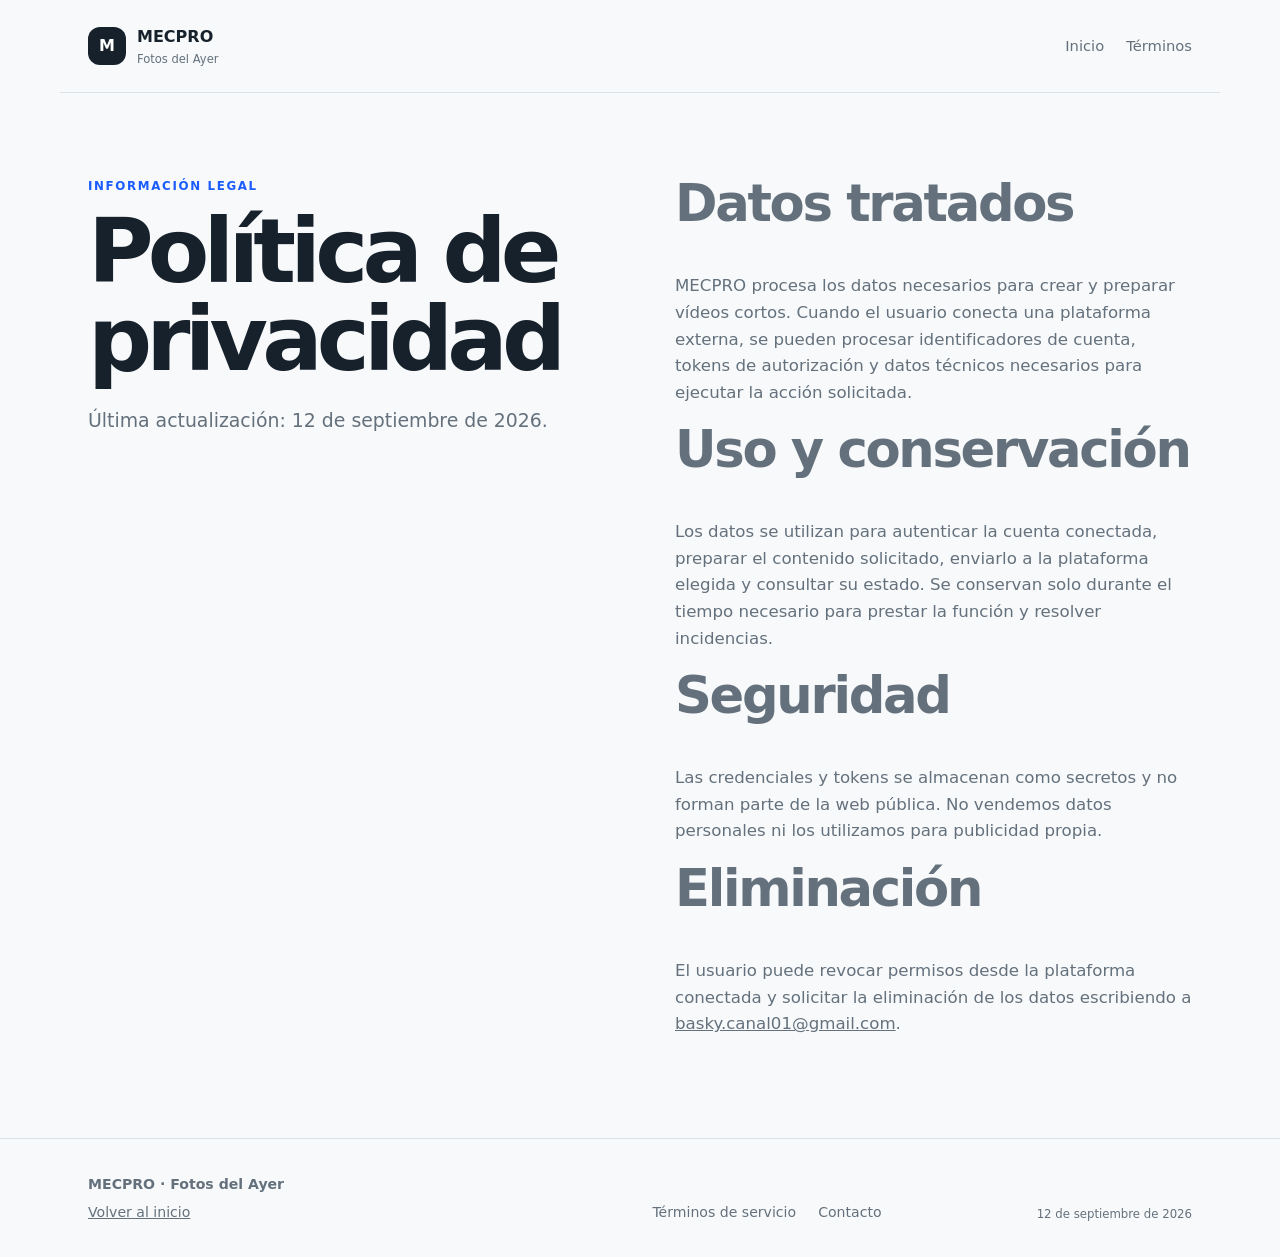
==== privacidad.html @ cb3f6a1a "Publicar sitio informativo de MECPRO" ====
<!doctype html>
<html lang="es">
<head><meta charset="utf-8"><meta name="viewport" content="width=device-width, initial-scale=1"><meta name="description" content="Política de privacidad de MECPRO."><title>Privacidad · MECPRO</title><link rel="stylesheet" href="styles.css"></head>
<body><header><a class="brand" href="index.html"><span class="mark">M</span><span><b>MECPRO</b><small>Fotos del Ayer</small></span></a><nav><a href="index.html">Inicio</a><a href="terminos.html">Términos</a></nav></header><main class="section two"><div><p class="eyebrow">Información legal</p><h1>Política de privacidad</h1><p class="lead">Última actualización: 12 de septiembre de 2026.</p></div><div class="copy"><h2>Datos tratados</h2><p>MECPRO procesa los datos necesarios para crear y preparar vídeos cortos. Cuando el usuario conecta una plataforma externa, se pueden procesar identificadores de cuenta, tokens de autorización y datos técnicos necesarios para ejecutar la acción solicitada.</p><h2>Uso y conservación</h2><p>Los datos se utilizan para autenticar la cuenta conectada, preparar el contenido solicitado, enviarlo a la plataforma elegida y consultar su estado. Se conservan solo durante el tiempo necesario para prestar la función y resolver incidencias.</p><h2>Seguridad</h2><p>Las credenciales y tokens se almacenan como secretos y no forman parte de la web pública. No vendemos datos personales ni los utilizamos para publicidad propia.</p><h2>Eliminación</h2><p>El usuario puede revocar permisos desde la plataforma conectada y solicitar la eliminación de los datos escribiendo a <a href="mailto:basky.canal01@gmail.com">basky.canal01@gmail.com</a>.</p></div></main><footer><div><b>MECPRO · Fotos del Ayer</b><p><a href="index.html">Volver al inicio</a></p></div><div class="links"><a href="terminos.html">Términos de servicio</a><a href="mailto:basky.canal01@gmail.com">Contacto</a></div><small>12 de septiembre de 2026</small></footer></body></html>
---- styles.css ----
:root{--ink:#17212b;--muted:#64717c;--line:#dce3e8;--paper:#f7f9fb;--white:#fff;--blue:#1b5cff;--cyan:#dff5ff}*{box-sizing:border-box}html{scroll-behavior:smooth}body{margin:0;background:var(--paper);color:var(--ink);font-family:Inter,ui-sans-serif,system-ui,-apple-system,"Segoe UI",sans-serif;line-height:1.6}a{color:inherit}header{max-width:1160px;margin:auto;padding:24px 28px;display:flex;justify-content:space-between;align-items:center;gap:24px}.brand{display:flex;align-items:center;gap:11px;text-decoration:none}.mark{display:grid;place-items:center;width:38px;height:38px;border-radius:12px;background:var(--ink);color:#fff;font-weight:800}.brand b,.brand small{display:block}.brand small{color:var(--muted);font-size:.72rem}nav,.links{display:flex;gap:22px;flex-wrap:wrap}nav{color:var(--muted);font-size:.92rem}nav a,.links a{text-decoration:none}nav a:hover,.links a:hover{color:var(--blue)}main{overflow:hidden}.hero{max-width:1160px;margin:auto;padding:90px 28px 105px;position:relative}.hero:after{content:"";position:absolute;z-index:-1;right:-100px;top:40px;width:370px;height:370px;border-radius:50%;background:var(--cyan)}.eyebrow{color:var(--blue);text-transform:uppercase;letter-spacing:.14em;font-size:.74rem;font-weight:800}h1,h2,p{margin-top:0}h1{max-width:800px;margin-bottom:22px;font-size:clamp(2.8rem,7vw,5.8rem);line-height:.98;letter-spacing:-.065em}h2{max-width:620px;font-size:clamp(2rem,4vw,3.2rem);line-height:1.05;letter-spacing:-.045em}.lead{max-width:700px;color:var(--muted);font-size:1.18rem}.pills{display:flex;flex-wrap:wrap;gap:10px 24px;margin-top:42px;color:var(--muted);font-size:.92rem}.pills span:before{content:"✓";margin-right:7px;color:var(--blue);font-weight:900}.section{max-width:1160px;margin:auto;padding:84px 28px;border-top:1px solid var(--line)}.two{display:grid;grid-template-columns:1fr 1fr;gap:70px}.copy{max-width:570px;color:var(--muted);font-size:1.04rem}.steps{display:grid;grid-template-columns:1fr 1fr;gap:15px;margin-top:30px}.steps div{padding:18px;background:#fff;border:1px solid var(--line);border-radius:16px}.steps b{display:block;color:var(--blue);font-size:.8rem;margin-bottom:22px}.steps strong,.steps span{display:block}.steps span{color:var(--muted);font-size:.9rem;margin-top:4px}.dark{background:var(--ink);color:#fff;border-radius:28px;border:0}.dark .eyebrow{color:#7bd7ff}.dark-copy,.note{max-width:750px;color:#c4cfd7;font-size:1.08rem}.tiktok-flow{display:grid;grid-template-columns:repeat(4,1fr);gap:1px;margin:36px 0 26px;background:#42515e;border-radius:16px;overflow:hidden}.tiktok-flow div{min-height:140px;padding:20px;background:#202d38}.tiktok-flow b{display:grid;place-items:center;width:30px;height:30px;margin-bottom:22px;border-radius:50%;background:#7bd7ff;color:var(--ink)}.tiktok-flow strong,.tiktok-flow span{display:block}.tiktok-flow span{color:#afbdc8;font-size:.88rem;margin-top:4px}.note{font-size:.92rem;margin-bottom:0}footer{padding:34px max(28px,calc((100vw - 1104px)/2));display:grid;grid-template-columns:1.5fr 1fr auto;gap:24px;align-items:end;border-top:1px solid var(--line);color:var(--muted);font-size:.88rem}footer p{margin:5px 0 0}@media(max-width:780px){nav{display:none}.hero{padding-top:56px}.two,.tiktok-flow,footer{grid-template-columns:1fr}.steps{grid-template-columns:1fr}.tiktok-flow{gap:1px}.tiktok-flow div{min-height:0}footer small{margin-top:10px}}
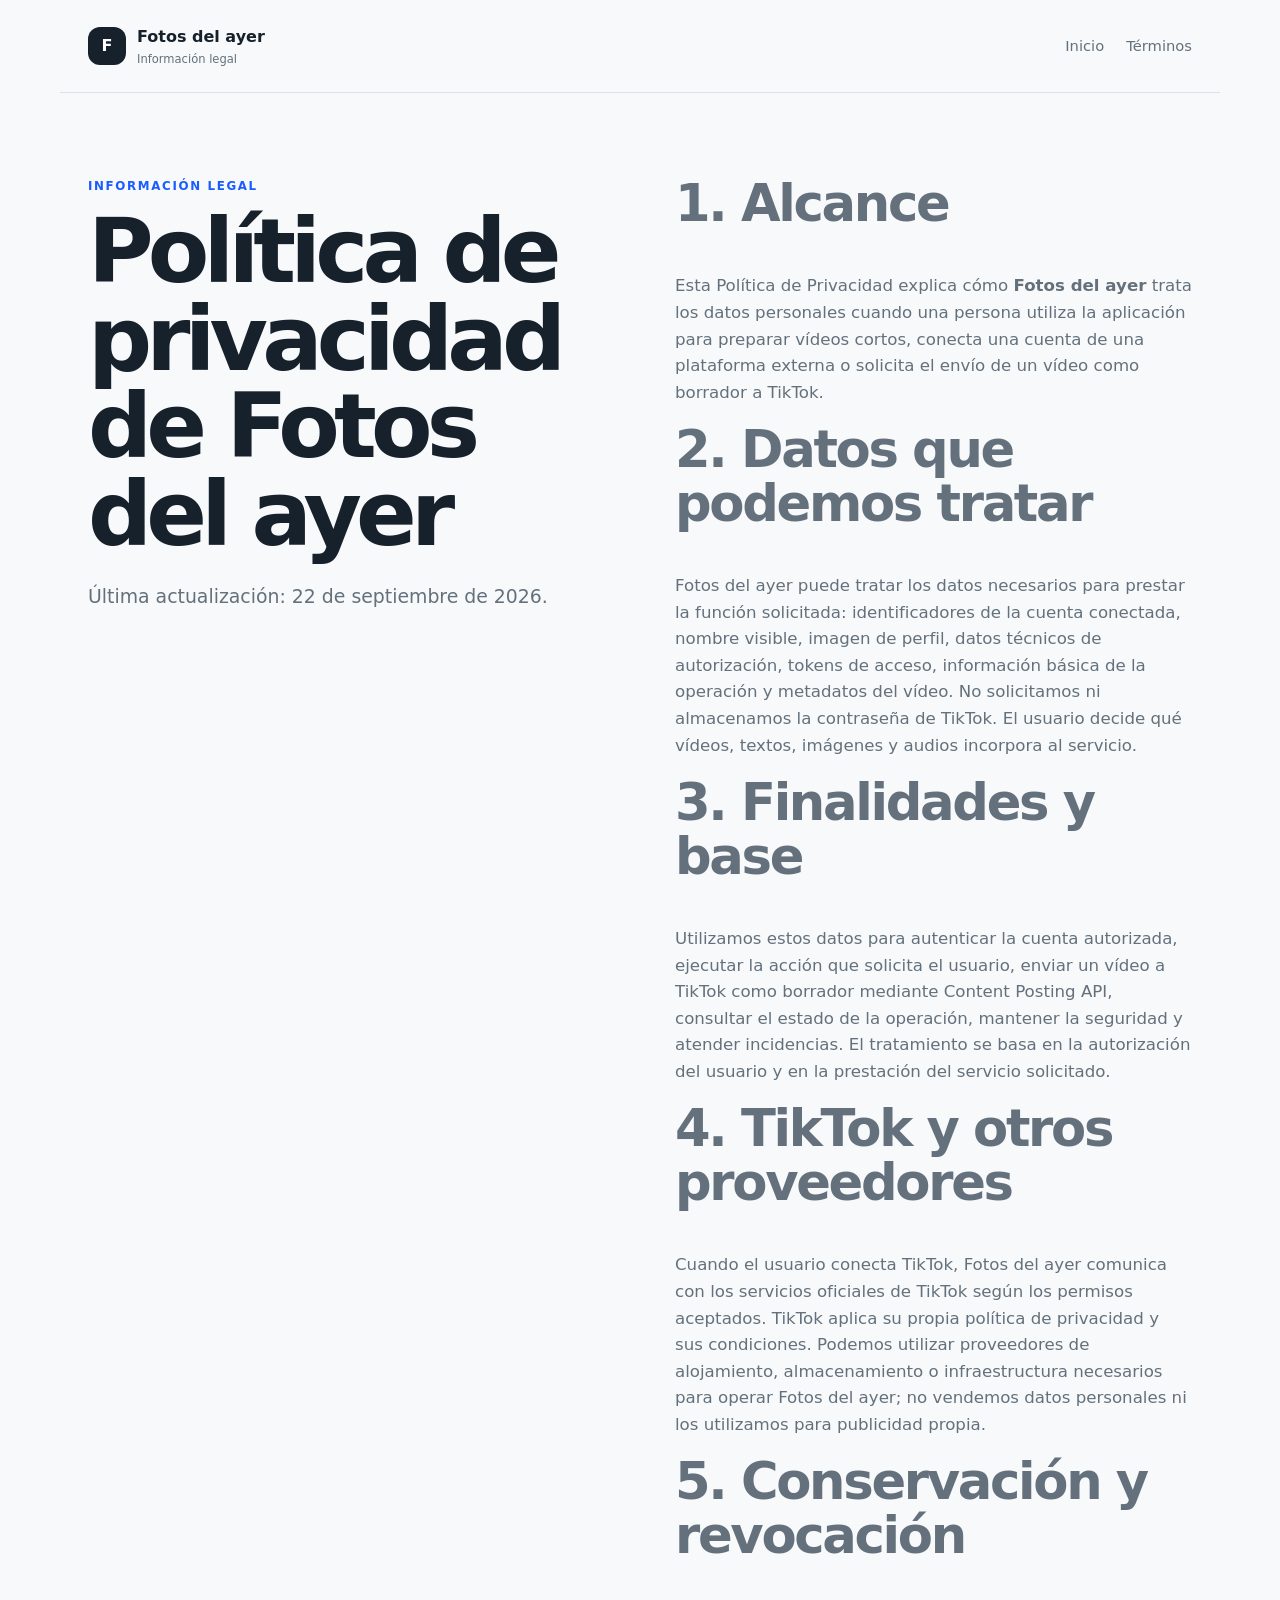
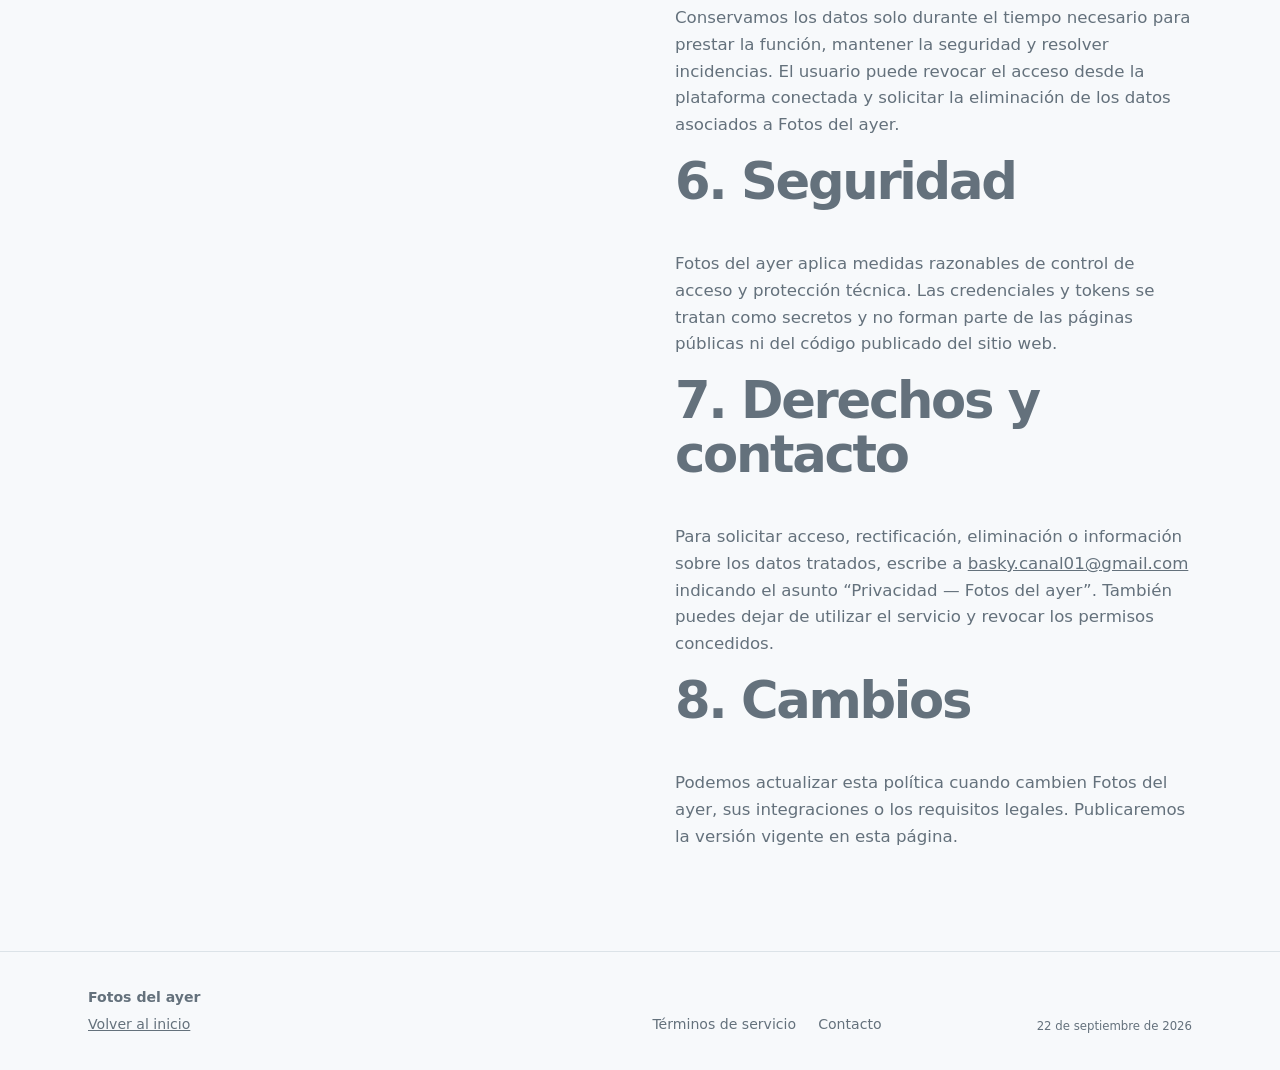
==== commit af2fe819: "Align public site with Fotos del ayer app" ====
--- a/privacidad.html
+++ b/privacidad.html
@@ -1,4 +1,4 @@
 <!doctype html>
 <html lang="es">
-<head><meta charset="utf-8"><meta name="viewport" content="width=device-width, initial-scale=1"><meta name="description" content="Política de privacidad de MECPRO."><title>Privacidad · MECPRO</title><link rel="stylesheet" href="styles.css"></head>
-<body><header><a class="brand" href="index.html"><span class="mark">M</span><span><b>MECPRO</b><small>Fotos del Ayer</small></span></a><nav><a href="index.html">Inicio</a><a href="terminos.html">Términos</a></nav></header><main class="section two"><div><p class="eyebrow">Información legal</p><h1>Política de privacidad</h1><p class="lead">Última actualización: 12 de septiembre de 2026.</p></div><div class="copy"><h2>Datos tratados</h2><p>MECPRO procesa los datos necesarios para crear y preparar vídeos cortos. Cuando el usuario conecta una plataforma externa, se pueden procesar identificadores de cuenta, tokens de autorización y datos técnicos necesarios para ejecutar la acción solicitada.</p><h2>Uso y conservación</h2><p>Los datos se utilizan para autenticar la cuenta conectada, preparar el contenido solicitado, enviarlo a la plataforma elegida y consultar su estado. Se conservan solo durante el tiempo necesario para prestar la función y resolver incidencias.</p><h2>Seguridad</h2><p>Las credenciales y tokens se almacenan como secretos y no forman parte de la web pública. No vendemos datos personales ni los utilizamos para publicidad propia.</p><h2>Eliminación</h2><p>El usuario puede revocar permisos desde la plataforma conectada y solicitar la eliminación de los datos escribiendo a <a href="mailto:basky.canal01@gmail.com">basky.canal01@gmail.com</a>.</p></div></main><footer><div><b>MECPRO · Fotos del Ayer</b><p><a href="index.html">Volver al inicio</a></p></div><div class="links"><a href="terminos.html">Términos de servicio</a><a href="mailto:basky.canal01@gmail.com">Contacto</a></div><small>12 de septiembre de 2026</small></footer></body></html>
+<head><meta charset="utf-8"><meta name="viewport" content="width=device-width, initial-scale=1"><meta name="description" content="Política de privacidad de Fotos del ayer."><title>Fotos del ayer · Política de privacidad</title><link rel="stylesheet" href="styles.css"></head>
+<body><header><a class="brand" href="index.html"><span class="mark">F</span><span><b>Fotos del ayer</b><small>Información legal</small></span></a><nav><a href="index.html">Inicio</a><a href="terminos.html">Términos</a></nav></header><main class="section two"><div><p class="eyebrow">Información legal</p><h1>Política de privacidad de Fotos del ayer</h1><p class="lead">Última actualización: 22 de septiembre de 2026.</p></div><div class="copy"><h2>1. Alcance</h2><p>Esta Política de Privacidad explica cómo <strong>Fotos del ayer</strong> trata los datos personales cuando una persona utiliza la aplicación para preparar vídeos cortos, conecta una cuenta de una plataforma externa o solicita el envío de un vídeo como borrador a TikTok.</p><h2>2. Datos que podemos tratar</h2><p>Fotos del ayer puede tratar los datos necesarios para prestar la función solicitada: identificadores de la cuenta conectada, nombre visible, imagen de perfil, datos técnicos de autorización, tokens de acceso, información básica de la operación y metadatos del vídeo. No solicitamos ni almacenamos la contraseña de TikTok. El usuario decide qué vídeos, textos, imágenes y audios incorpora al servicio.</p><h2>3. Finalidades y base</h2><p>Utilizamos estos datos para autenticar la cuenta autorizada, ejecutar la acción que solicita el usuario, enviar un vídeo a TikTok como borrador mediante Content Posting API, consultar el estado de la operación, mantener la seguridad y atender incidencias. El tratamiento se basa en la autorización del usuario y en la prestación del servicio solicitado.</p><h2>4. TikTok y otros proveedores</h2><p>Cuando el usuario conecta TikTok, Fotos del ayer comunica con los servicios oficiales de TikTok según los permisos aceptados. TikTok aplica su propia política de privacidad y sus condiciones. Podemos utilizar proveedores de alojamiento, almacenamiento o infraestructura necesarios para operar Fotos del ayer; no vendemos datos personales ni los utilizamos para publicidad propia.</p><h2>5. Conservación y revocación</h2><p>Conservamos los datos solo durante el tiempo necesario para prestar la función, mantener la seguridad y resolver incidencias. El usuario puede revocar el acceso desde la plataforma conectada y solicitar la eliminación de los datos asociados a Fotos del ayer.</p><h2>6. Seguridad</h2><p>Fotos del ayer aplica medidas razonables de control de acceso y protección técnica. Las credenciales y tokens se tratan como secretos y no forman parte de las páginas públicas ni del código publicado del sitio web.</p><h2>7. Derechos y contacto</h2><p>Para solicitar acceso, rectificación, eliminación o información sobre los datos tratados, escribe a <a href="mailto:basky.canal01@gmail.com">basky.canal01@gmail.com</a> indicando el asunto “Privacidad — Fotos del ayer”. También puedes dejar de utilizar el servicio y revocar los permisos concedidos.</p><h2>8. Cambios</h2><p>Podemos actualizar esta política cuando cambien Fotos del ayer, sus integraciones o los requisitos legales. Publicaremos la versión vigente en esta página.</p></div></main><footer><div><b>Fotos del ayer</b><p><a href="index.html">Volver al inicio</a></p></div><div class="links"><a href="terminos.html">Términos de servicio</a><a href="mailto:basky.canal01@gmail.com">Contacto</a></div><small>22 de septiembre de 2026</small></footer></body></html>
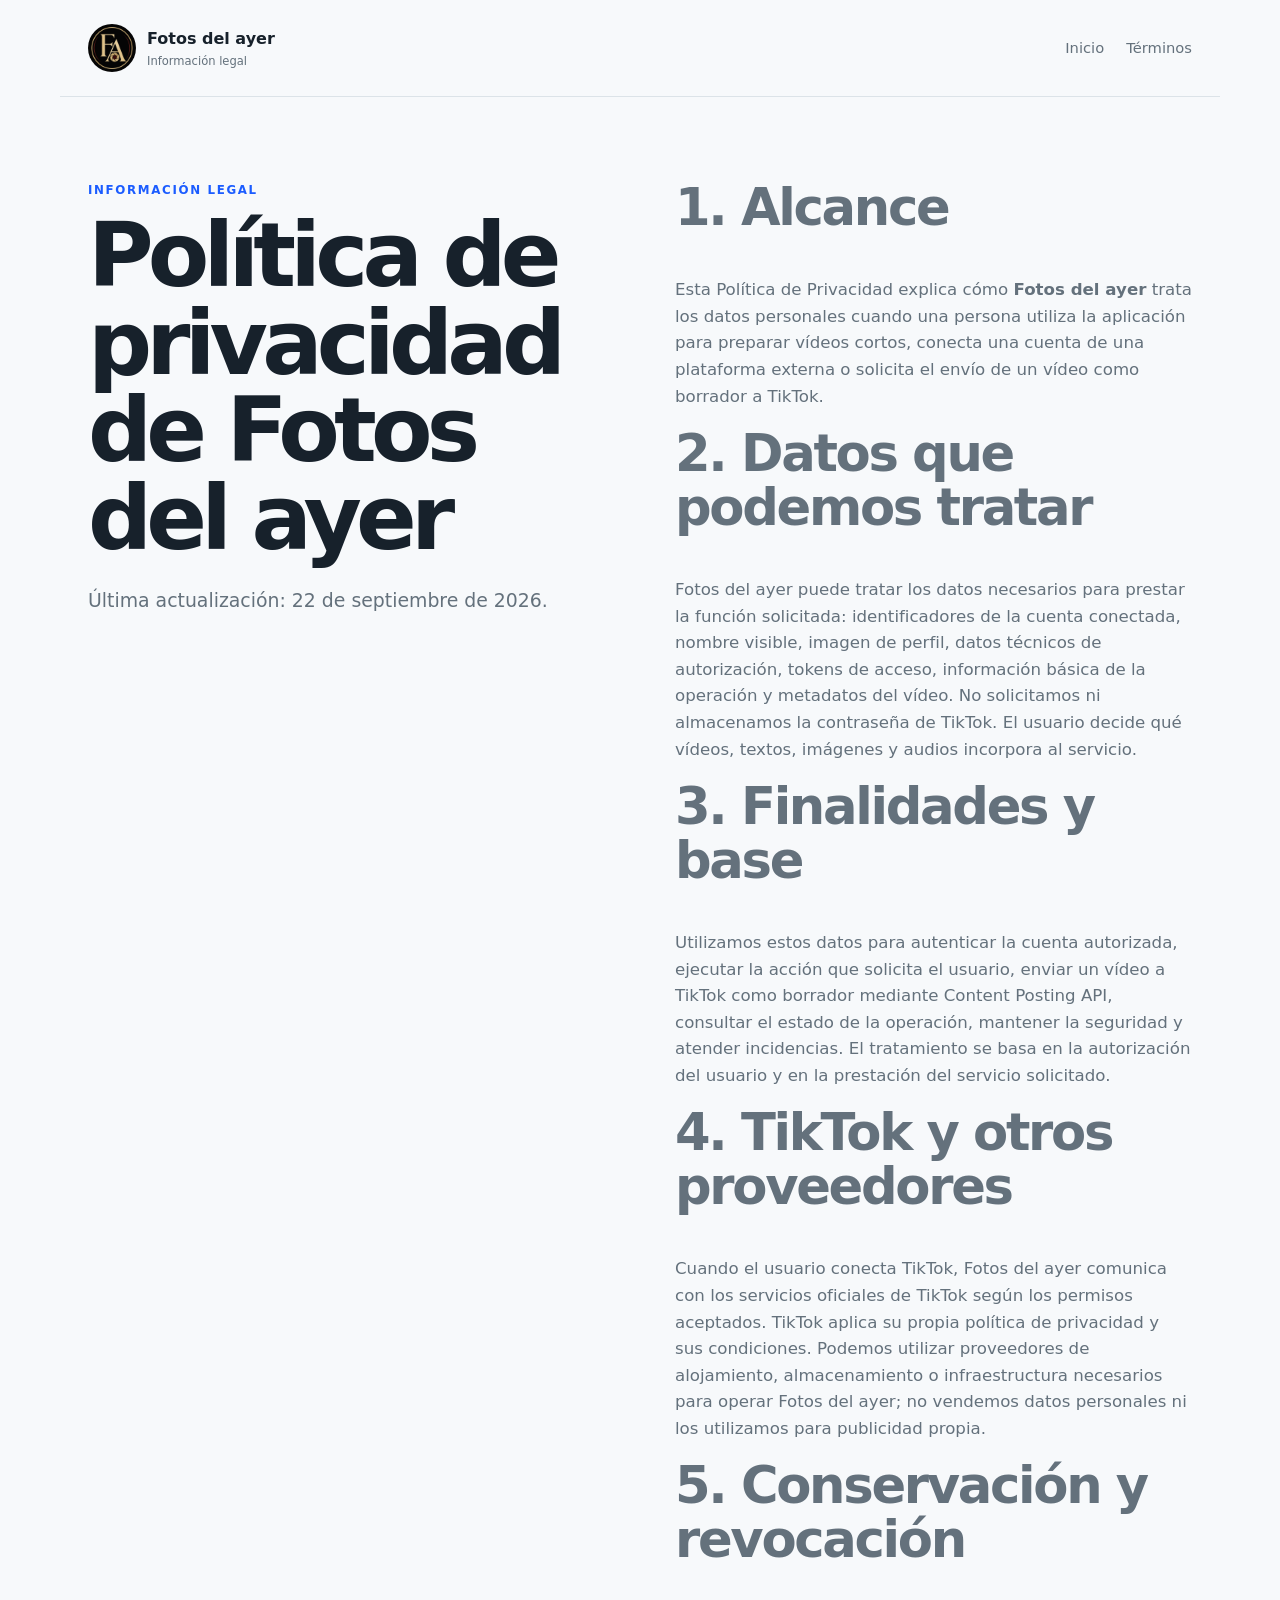
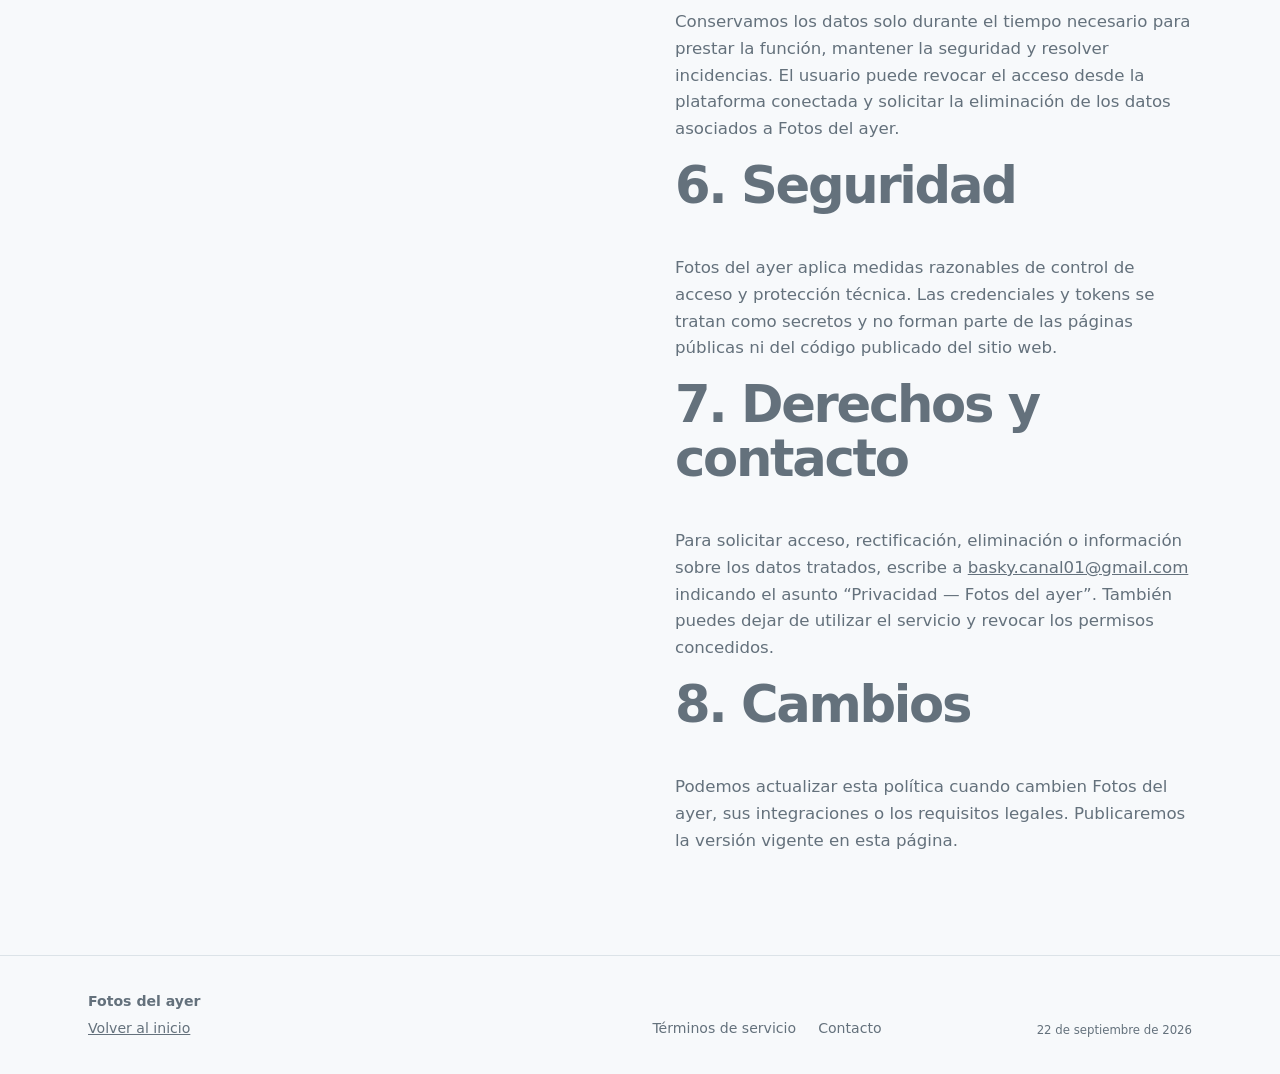
==== commit d616e4d7: "Use app icon and favicon on legal pages" ====
--- a/privacidad.html
+++ b/privacidad.html
@@ -1,4 +1,4 @@
 <!doctype html>
 <html lang="es">
-<head><meta charset="utf-8"><meta name="viewport" content="width=device-width, initial-scale=1"><meta name="description" content="Política de privacidad de Fotos del ayer."><title>Fotos del ayer · Política de privacidad</title><link rel="stylesheet" href="styles.css"></head>
-<body><header><a class="brand" href="index.html"><span class="mark">F</span><span><b>Fotos del ayer</b><small>Información legal</small></span></a><nav><a href="index.html">Inicio</a><a href="terminos.html">Términos</a></nav></header><main class="section two"><div><p class="eyebrow">Información legal</p><h1>Política de privacidad de Fotos del ayer</h1><p class="lead">Última actualización: 22 de septiembre de 2026.</p></div><div class="copy"><h2>1. Alcance</h2><p>Esta Política de Privacidad explica cómo <strong>Fotos del ayer</strong> trata los datos personales cuando una persona utiliza la aplicación para preparar vídeos cortos, conecta una cuenta de una plataforma externa o solicita el envío de un vídeo como borrador a TikTok.</p><h2>2. Datos que podemos tratar</h2><p>Fotos del ayer puede tratar los datos necesarios para prestar la función solicitada: identificadores de la cuenta conectada, nombre visible, imagen de perfil, datos técnicos de autorización, tokens de acceso, información básica de la operación y metadatos del vídeo. No solicitamos ni almacenamos la contraseña de TikTok. El usuario decide qué vídeos, textos, imágenes y audios incorpora al servicio.</p><h2>3. Finalidades y base</h2><p>Utilizamos estos datos para autenticar la cuenta autorizada, ejecutar la acción que solicita el usuario, enviar un vídeo a TikTok como borrador mediante Content Posting API, consultar el estado de la operación, mantener la seguridad y atender incidencias. El tratamiento se basa en la autorización del usuario y en la prestación del servicio solicitado.</p><h2>4. TikTok y otros proveedores</h2><p>Cuando el usuario conecta TikTok, Fotos del ayer comunica con los servicios oficiales de TikTok según los permisos aceptados. TikTok aplica su propia política de privacidad y sus condiciones. Podemos utilizar proveedores de alojamiento, almacenamiento o infraestructura necesarios para operar Fotos del ayer; no vendemos datos personales ni los utilizamos para publicidad propia.</p><h2>5. Conservación y revocación</h2><p>Conservamos los datos solo durante el tiempo necesario para prestar la función, mantener la seguridad y resolver incidencias. El usuario puede revocar el acceso desde la plataforma conectada y solicitar la eliminación de los datos asociados a Fotos del ayer.</p><h2>6. Seguridad</h2><p>Fotos del ayer aplica medidas razonables de control de acceso y protección técnica. Las credenciales y tokens se tratan como secretos y no forman parte de las páginas públicas ni del código publicado del sitio web.</p><h2>7. Derechos y contacto</h2><p>Para solicitar acceso, rectificación, eliminación o información sobre los datos tratados, escribe a <a href="mailto:basky.canal01@gmail.com">basky.canal01@gmail.com</a> indicando el asunto “Privacidad — Fotos del ayer”. También puedes dejar de utilizar el servicio y revocar los permisos concedidos.</p><h2>8. Cambios</h2><p>Podemos actualizar esta política cuando cambien Fotos del ayer, sus integraciones o los requisitos legales. Publicaremos la versión vigente en esta página.</p></div></main><footer><div><b>Fotos del ayer</b><p><a href="index.html">Volver al inicio</a></p></div><div class="links"><a href="terminos.html">Términos de servicio</a><a href="mailto:basky.canal01@gmail.com">Contacto</a></div><small>22 de septiembre de 2026</small></footer></body></html>
+<head><meta charset="utf-8"><meta name="viewport" content="width=device-width, initial-scale=1"><meta name="description" content="Política de privacidad de Fotos del ayer."><title>Fotos del ayer · Política de privacidad</title><link rel="icon" type="image/png" href="assets/icono-fotos-del-ayer.png"><link rel="stylesheet" href="styles.css?v=2"></head>
+<body><header><a class="brand" href="index.html"><img class="brand-icon" src="assets/icono-fotos-del-ayer.png" width="48" height="48" alt=""><span><b>Fotos del ayer</b><small>Información legal</small></span></a><nav><a href="index.html">Inicio</a><a href="terminos.html">Términos</a></nav></header><main class="section two"><div><p class="eyebrow">Información legal</p><h1>Política de privacidad de Fotos del ayer</h1><p class="lead">Última actualización: 22 de septiembre de 2026.</p></div><div class="copy"><h2>1. Alcance</h2><p>Esta Política de Privacidad explica cómo <strong>Fotos del ayer</strong> trata los datos personales cuando una persona utiliza la aplicación para preparar vídeos cortos, conecta una cuenta de una plataforma externa o solicita el envío de un vídeo como borrador a TikTok.</p><h2>2. Datos que podemos tratar</h2><p>Fotos del ayer puede tratar los datos necesarios para prestar la función solicitada: identificadores de la cuenta conectada, nombre visible, imagen de perfil, datos técnicos de autorización, tokens de acceso, información básica de la operación y metadatos del vídeo. No solicitamos ni almacenamos la contraseña de TikTok. El usuario decide qué vídeos, textos, imágenes y audios incorpora al servicio.</p><h2>3. Finalidades y base</h2><p>Utilizamos estos datos para autenticar la cuenta autorizada, ejecutar la acción que solicita el usuario, enviar un vídeo a TikTok como borrador mediante Content Posting API, consultar el estado de la operación, mantener la seguridad y atender incidencias. El tratamiento se basa en la autorización del usuario y en la prestación del servicio solicitado.</p><h2>4. TikTok y otros proveedores</h2><p>Cuando el usuario conecta TikTok, Fotos del ayer comunica con los servicios oficiales de TikTok según los permisos aceptados. TikTok aplica su propia política de privacidad y sus condiciones. Podemos utilizar proveedores de alojamiento, almacenamiento o infraestructura necesarios para operar Fotos del ayer; no vendemos datos personales ni los utilizamos para publicidad propia.</p><h2>5. Conservación y revocación</h2><p>Conservamos los datos solo durante el tiempo necesario para prestar la función, mantener la seguridad y resolver incidencias. El usuario puede revocar el acceso desde la plataforma conectada y solicitar la eliminación de los datos asociados a Fotos del ayer.</p><h2>6. Seguridad</h2><p>Fotos del ayer aplica medidas razonables de control de acceso y protección técnica. Las credenciales y tokens se tratan como secretos y no forman parte de las páginas públicas ni del código publicado del sitio web.</p><h2>7. Derechos y contacto</h2><p>Para solicitar acceso, rectificación, eliminación o información sobre los datos tratados, escribe a <a href="mailto:basky.canal01@gmail.com">basky.canal01@gmail.com</a> indicando el asunto “Privacidad — Fotos del ayer”. También puedes dejar de utilizar el servicio y revocar los permisos concedidos.</p><h2>8. Cambios</h2><p>Podemos actualizar esta política cuando cambien Fotos del ayer, sus integraciones o los requisitos legales. Publicaremos la versión vigente en esta página.</p></div></main><footer><div><b>Fotos del ayer</b><p><a href="index.html">Volver al inicio</a></p></div><div class="links"><a href="terminos.html">Términos de servicio</a><a href="mailto:basky.canal01@gmail.com">Contacto</a></div><small>22 de septiembre de 2026</small></footer></body></html>
--- a/styles.css
+++ b/styles.css
@@ -1 +1 @@
-:root{--ink:#17212b;--muted:#64717c;--line:#dce3e8;--paper:#f7f9fb;--white:#fff;--blue:#1b5cff;--cyan:#dff5ff}*{box-sizing:border-box}html{scroll-behavior:smooth}body{margin:0;background:var(--paper);color:var(--ink);font-family:Inter,ui-sans-serif,system-ui,-apple-system,"Segoe UI",sans-serif;line-height:1.6}a{color:inherit}header{max-width:1160px;margin:auto;padding:24px 28px;display:flex;justify-content:space-between;align-items:center;gap:24px}.brand{display:flex;align-items:center;gap:11px;text-decoration:none}.mark{display:grid;place-items:center;width:38px;height:38px;border-radius:12px;background:var(--ink);color:#fff;font-weight:800}.brand b,.brand small{display:block}.brand small{color:var(--muted);font-size:.72rem}nav,.links{display:flex;gap:22px;flex-wrap:wrap}nav{color:var(--muted);font-size:.92rem}nav a,.links a{text-decoration:none}nav a:hover,.links a:hover{color:var(--blue)}main{overflow:hidden}.hero{max-width:1160px;margin:auto;padding:90px 28px 105px;position:relative}.hero:after{content:"";position:absolute;z-index:-1;right:-100px;top:40px;width:370px;height:370px;border-radius:50%;background:var(--cyan)}.eyebrow{color:var(--blue);text-transform:uppercase;letter-spacing:.14em;font-size:.74rem;font-weight:800}h1,h2,p{margin-top:0}h1{max-width:800px;margin-bottom:22px;font-size:clamp(2.8rem,7vw,5.8rem);line-height:.98;letter-spacing:-.065em}h2{max-width:620px;font-size:clamp(2rem,4vw,3.2rem);line-height:1.05;letter-spacing:-.045em}.lead{max-width:700px;color:var(--muted);font-size:1.18rem}.pills{display:flex;flex-wrap:wrap;gap:10px 24px;margin-top:42px;color:var(--muted);font-size:.92rem}.pills span:before{content:"✓";margin-right:7px;color:var(--blue);font-weight:900}.section{max-width:1160px;margin:auto;padding:84px 28px;border-top:1px solid var(--line)}.two{display:grid;grid-template-columns:1fr 1fr;gap:70px}.copy{max-width:570px;color:var(--muted);font-size:1.04rem}.steps{display:grid;grid-template-columns:1fr 1fr;gap:15px;margin-top:30px}.steps div{padding:18px;background:#fff;border:1px solid var(--line);border-radius:16px}.steps b{display:block;color:var(--blue);font-size:.8rem;margin-bottom:22px}.steps strong,.steps span{display:block}.steps span{color:var(--muted);font-size:.9rem;margin-top:4px}.dark{background:var(--ink);color:#fff;border-radius:28px;border:0}.dark .eyebrow{color:#7bd7ff}.dark-copy,.note{max-width:750px;color:#c4cfd7;font-size:1.08rem}.tiktok-flow{display:grid;grid-template-columns:repeat(4,1fr);gap:1px;margin:36px 0 26px;background:#42515e;border-radius:16px;overflow:hidden}.tiktok-flow div{min-height:140px;padding:20px;background:#202d38}.tiktok-flow b{display:grid;place-items:center;width:30px;height:30px;margin-bottom:22px;border-radius:50%;background:#7bd7ff;color:var(--ink)}.tiktok-flow strong,.tiktok-flow span{display:block}.tiktok-flow span{color:#afbdc8;font-size:.88rem;margin-top:4px}.note{font-size:.92rem;margin-bottom:0}footer{padding:34px max(28px,calc((100vw - 1104px)/2));display:grid;grid-template-columns:1.5fr 1fr auto;gap:24px;align-items:end;border-top:1px solid var(--line);color:var(--muted);font-size:.88rem}footer p{margin:5px 0 0}@media(max-width:780px){nav{display:none}.hero{padding-top:56px}.two,.tiktok-flow,footer{grid-template-columns:1fr}.steps{grid-template-columns:1fr}.tiktok-flow{gap:1px}.tiktok-flow div{min-height:0}footer small{margin-top:10px}}
+:root{--ink:#17212b;--muted:#64717c;--line:#dce3e8;--paper:#f7f9fb;--white:#fff;--blue:#1b5cff;--cyan:#dff5ff}*{box-sizing:border-box}html{scroll-behavior:smooth}body{margin:0;background:var(--paper);color:var(--ink);font-family:Inter,ui-sans-serif,system-ui,-apple-system,"Segoe UI",sans-serif;line-height:1.6}a{color:inherit}header{max-width:1160px;margin:auto;padding:24px 28px;display:flex;justify-content:space-between;align-items:center;gap:24px}.brand{display:flex;align-items:center;gap:11px;text-decoration:none}.brand-icon{display:block;width:48px;height:48px;border-radius:50%;object-fit:cover}.brand b,.brand small{display:block}.brand small{color:var(--muted);font-size:.72rem}nav,.links{display:flex;gap:22px;flex-wrap:wrap}nav{color:var(--muted);font-size:.92rem}nav a,.links a{text-decoration:none}nav a:hover,.links a:hover{color:var(--blue)}main{overflow:hidden}.hero{max-width:1160px;margin:auto;padding:90px 28px 105px;position:relative}.hero:after{content:"";position:absolute;z-index:-1;right:-100px;top:40px;width:370px;height:370px;border-radius:50%;background:var(--cyan)}.eyebrow{color:var(--blue);text-transform:uppercase;letter-spacing:.14em;font-size:.74rem;font-weight:800}h1,h2,p{margin-top:0}h1{max-width:800px;margin-bottom:22px;font-size:clamp(2.8rem,7vw,5.8rem);line-height:.98;letter-spacing:-.065em}h2{max-width:620px;font-size:clamp(2rem,4vw,3.2rem);line-height:1.05;letter-spacing:-.045em}.lead{max-width:700px;color:var(--muted);font-size:1.18rem}.pills{display:flex;flex-wrap:wrap;gap:10px 24px;margin-top:42px;color:var(--muted);font-size:.92rem}.pills span:before{content:"✓";margin-right:7px;color:var(--blue);font-weight:900}.section{max-width:1160px;margin:auto;padding:84px 28px;border-top:1px solid var(--line)}.two{display:grid;grid-template-columns:1fr 1fr;gap:70px}.copy{max-width:570px;color:var(--muted);font-size:1.04rem}.steps{display:grid;grid-template-columns:1fr 1fr;gap:15px;margin-top:30px}.steps div{padding:18px;background:#fff;border:1px solid var(--line);border-radius:16px}.steps b{display:block;color:var(--blue);font-size:.8rem;margin-bottom:22px}.steps strong,.steps span{display:block}.steps span{color:var(--muted);font-size:.9rem;margin-top:4px}.dark{background:var(--ink);color:#fff;border-radius:28px;border:0}.dark .eyebrow{color:#7bd7ff}.dark-copy,.note{max-width:750px;color:#c4cfd7;font-size:1.08rem}.tiktok-flow{display:grid;grid-template-columns:repeat(4,1fr);gap:1px;margin:36px 0 26px;background:#42515e;border-radius:16px;overflow:hidden}.tiktok-flow div{min-height:140px;padding:20px;background:#202d38}.tiktok-flow b{display:grid;place-items:center;width:30px;height:30px;margin-bottom:22px;border-radius:50%;background:#7bd7ff;color:var(--ink)}.tiktok-flow strong,.tiktok-flow span{display:block}.tiktok-flow span{color:#afbdc8;font-size:.88rem;margin-top:4px}.note{font-size:.92rem;margin-bottom:0}footer{padding:34px max(28px,calc((100vw - 1104px)/2));display:grid;grid-template-columns:1.5fr 1fr auto;gap:24px;align-items:end;border-top:1px solid var(--line);color:var(--muted);font-size:.88rem}footer p{margin:5px 0 0}@media(max-width:780px){nav{display:none}.hero{padding-top:56px}.two,.tiktok-flow,footer{grid-template-columns:1fr}.steps{grid-template-columns:1fr}.tiktok-flow{gap:1px}.tiktok-flow div{min-height:0}footer small{margin-top:10px}}
